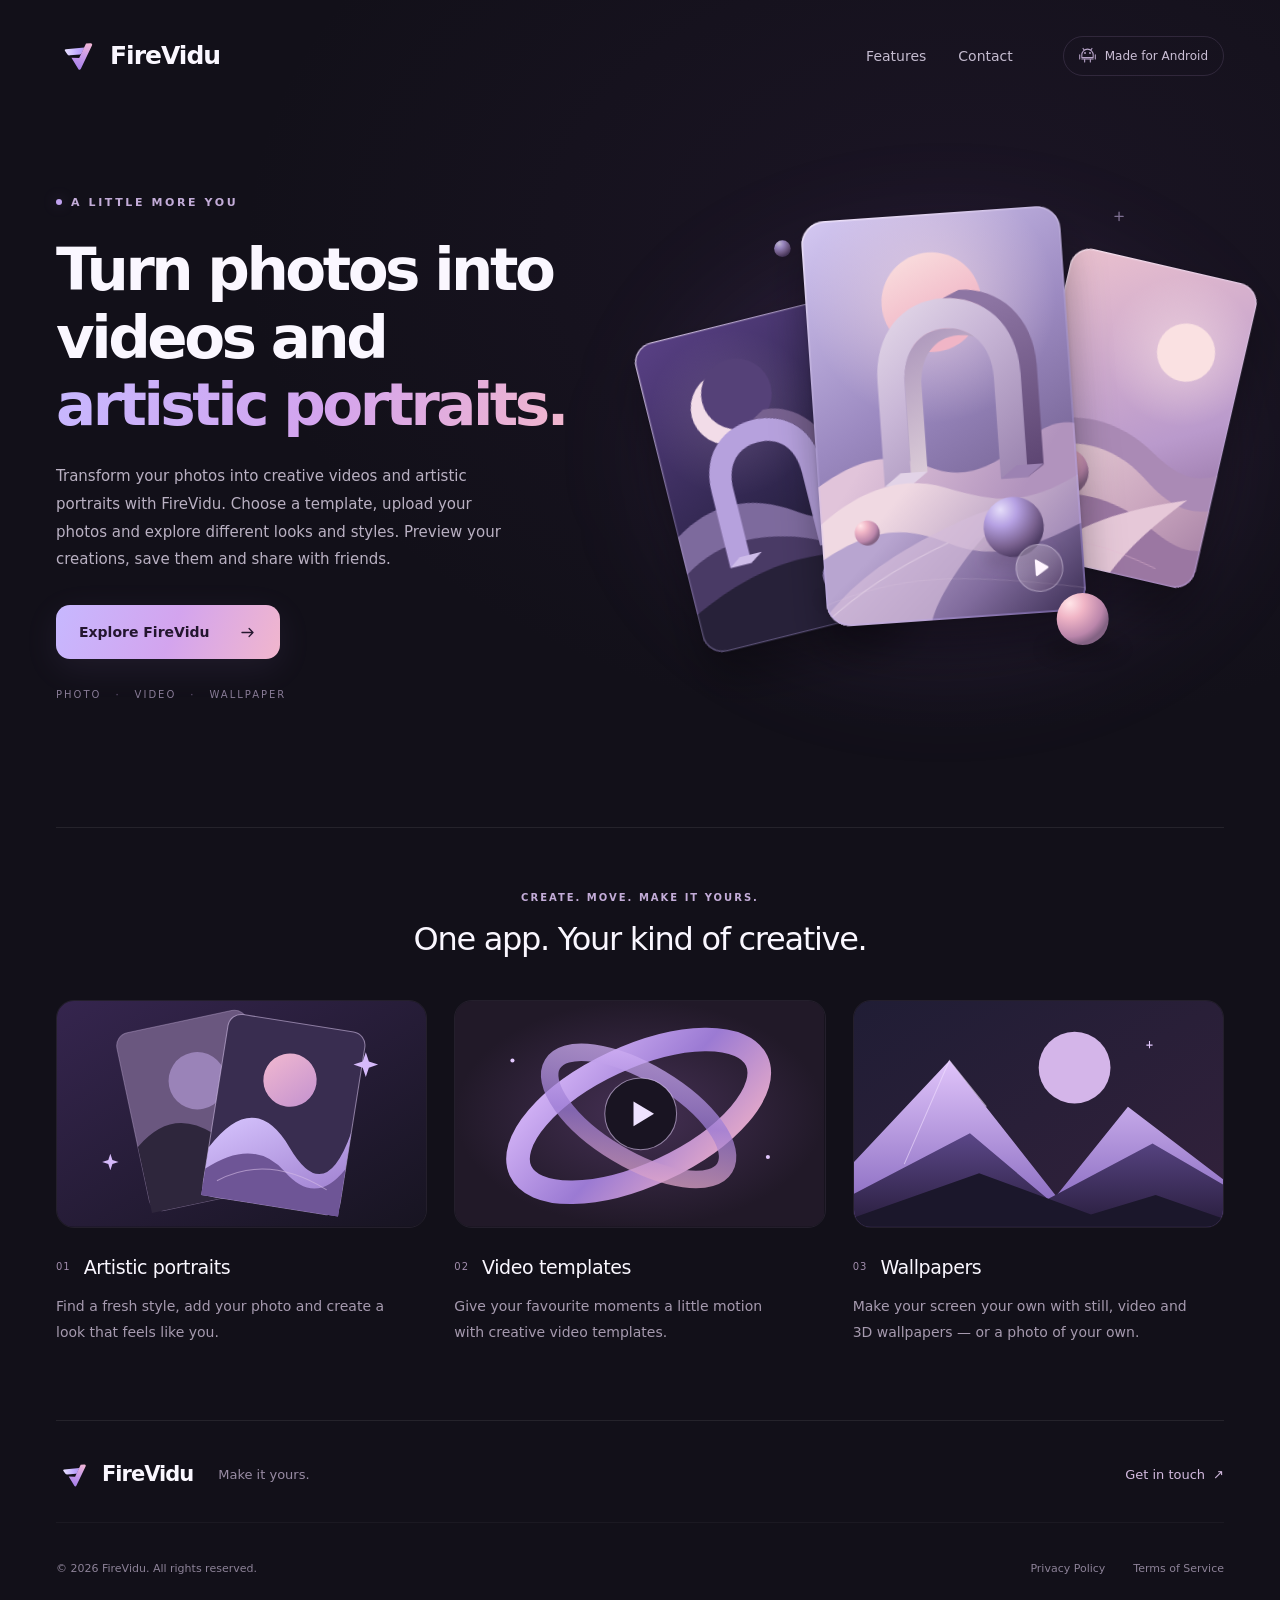
==== website/index.html @ 03b62c1c "Update preview 49a0e96" ====
<!doctype html>
<html lang="en">
<head>
  <meta charset="utf-8">
  <meta name="viewport" content="width=device-width, initial-scale=1">
  <meta name="theme-color" content="#121019">
  <meta name="description" content="Turn photos into videos and artistic portraits.">
  <meta property="og:title" content="FireVidu">
  <meta property="og:description" content="Turn photos into videos and artistic portraits.">
  <meta property="og:type" content="website">
  <meta property="og:image" content="https://maliya59.github.io/firevidu-preview/website/assets/social-card.png">
  <title>FireVidu</title>
  <link rel="canonical" href="https://maliya59.github.io/firevidu-preview/website/">
  <link rel="icon" href="assets/app-icon.svg" type="image/svg+xml">
  <link rel="stylesheet" href="styles.css?v=5e99d4f3efcc">
</head>
<body>
  <a class="skip-link" href="#main">Skip to content</a>
  <div class="page-glow" aria-hidden="true"></div>
  <header class="site-header wrap">
    <a class="brand" href="index.html" aria-label="FireVidu home"><img src="assets/brand-mark.svg" width="45" height="45" alt=""><span>FireVidu</span></a>
    <nav class="site-nav" aria-label="Main navigation"><a href="#features">Features</a><a href="mailto:jarthurs100@gmail.com">Contact</a></nav>
    <span class="android-label"><svg viewBox="0 0 24 24" aria-hidden="true"><path d="m7 4-1.3-2M17 4l1.3-2M4 11a8 8 0 0 1 16 0v4H4Z"/><path d="M8 18v3m8-3v3M1 11v6m22-6v6M4 17h16"/><circle cx="8.5" cy="8.5" r=".6"/><circle cx="15.5" cy="8.5" r=".6"/></svg>Made for Android</span>
  </header>
  <main id="main">
    <section class="hero wrap" aria-labelledby="hero-title">
      <div class="hero-copy">
        <p class="eyebrow"><span></span>A LITTLE MORE YOU</p>
        <h1 id="hero-title">Turn photos into<br>videos and<br><span>artistic portraits.</span></h1>
        <p class="hero-description">Transform your photos into creative videos and artistic portraits with FireVidu. Choose a template, upload your photos and explore different looks and styles. Preview your creations, save them and share with friends.</p>
        <a class="primary-button" href="#features">Explore FireVidu <svg viewBox="0 0 24 24" aria-hidden="true"><path d="M5 12h14m-5-5 5 5-5 5"/></svg></a>
        <p class="hero-note">PHOTO <span>·</span> VIDEO <span>·</span> WALLPAPER</p>
      </div>
      <div class="hero-visual"><div class="art-glow" aria-hidden="true"></div><img src="assets/hero-art.svg" alt="Original artwork of floating frames with lilac arches, moons and soft pink landscapes" width="640" height="620" fetchpriority="high"></div>
    </section>
    <section id="features" class="features wrap" aria-labelledby="features-title">
      <div class="section-intro"><p class="eyebrow">CREATE. MOVE. MAKE IT YOURS.</p><h2 id="features-title">One app. Your kind of creative.</h2></div>
      <div class="feature-grid">
        <article class="feature">
          <div class="feature-art photo-art" aria-hidden="true"><svg viewBox="0 0 360 220"><defs><linearGradient id="pbg" x2="1" y2="1"><stop stop-color="#35254e"/><stop offset="1" stop-color="#171421"/></linearGradient><linearGradient id="pp" x2="1" y2="1"><stop stop-color="#d8c6ff"/><stop offset="1" stop-color="#9776c9"/></linearGradient><linearGradient id="ps" x2="1" y2="1"><stop stop-color="#f2b9d0"/><stop offset="1" stop-color="#c391cf"/></linearGradient></defs><rect width="360" height="220" fill="url(#pbg)"/><g transform="translate(74 17) rotate(-12 70 95)"><rect width="130" height="177" rx="13" fill="#6a577f" stroke="#b3a0c8" stroke-opacity=".45"/><path d="M0 111Q40 80 74 113T130 107V177H0Z" fill="#2e263c"/><circle cx="70" cy="60" r="28" fill="#9a83b8"/></g><g transform="translate(153 21) rotate(9 70 95)"><rect width="135" height="180" rx="13" fill="#392d50" stroke="#d9c5ed" stroke-opacity=".55"/><circle cx="68" cy="56" r="26" fill="url(#ps)"/><path d="M0 133Q35 69 78 121T135 97V180H0Z" fill="url(#pp)"/><path d="M0 154Q42 116 77 145T135 133V180H0Z" fill="#6e5596"/><path d="M13 164Q58 130 120 156" fill="none" stroke="#d5bde7" stroke-opacity=".6"/></g><path d="m301 50 3 9 9 3-9 3-3 9-3-9-9-3 9-3Zm-249 99 2 6 6 2-6 2-2 6-2-6-6-2 6-2Z" fill="#d5b9fa"/></svg></div>
          <div class="feature-title"><span class="feature-number">01</span><h3>Artistic portraits</h3></div><p>Find a fresh style, add your photo and create a look that feels like you.</p>
        </article>
        <article class="feature">
          <div class="feature-art video-art" aria-hidden="true"><svg viewBox="0 0 360 220"><defs><radialGradient id="vbg"><stop stop-color="#453054"/><stop offset="1" stop-color="#211928"/></radialGradient><linearGradient id="vr" x2="1" y2="1"><stop stop-color="#d9b9fa"/><stop offset=".52" stop-color="#9b7ad3"/><stop offset="1" stop-color="#edafc8"/></linearGradient></defs><rect width="360" height="220" fill="url(#vbg)"/><ellipse cx="179" cy="112" rx="127" ry="57" transform="rotate(-25 179 112)" fill="none" stroke="url(#vr)" stroke-width="23"/><ellipse cx="179" cy="112" rx="98" ry="42" transform="rotate(31 179 112)" fill="none" stroke="url(#vr)" stroke-width="17" opacity=".75"/><circle cx="181" cy="110" r="35" fill="#191422" stroke="#e9d5ff" stroke-opacity=".55"/><path d="m174 98 20 12-20 12Z" fill="#eee2ff"/><g fill="#e3c8ff"><circle cx="56" cy="58" r="2"/><circle cx="305" cy="152" r="2"/></g></svg></div>
          <div class="feature-title"><span class="feature-number">02</span><h3>Video templates</h3></div><p>Give your favourite moments a little motion with creative video templates.</p>
        </article>
        <article class="feature">
          <div class="feature-art wallpaper-art" aria-hidden="true"><svg viewBox="0 0 360 220"><defs><linearGradient id="wbg" x2="1" y2="1"><stop stop-color="#201d35"/><stop offset="1" stop-color="#32213b"/></linearGradient><linearGradient id="wa" x2="0" y2="1"><stop stop-color="#e0c4fa"/><stop offset="1" stop-color="#7f61ba"/></linearGradient><linearGradient id="wb" x2="0" y2="1"><stop stop-color="#5b4788"/><stop offset="1" stop-color="#281d3c"/></linearGradient></defs><rect width="360" height="220" fill="url(#wbg)"/><circle cx="215" cy="65" r="35" fill="#d4b5e9"/><path d="M0 157 93 58 197 190 267 103 360 174V220H0Z" fill="url(#wa)"/><path d="m0 188 113-59 76 64 102-54 69 40v41H0Z" fill="url(#wb)"/><path d="m0 211 122-43 109 40 63-19 66 23v8H0Z" fill="#1b172b"/><path d="m49 159 44-101 36 45" stroke="#f2e0ff" fill="none" opacity=".6"/><path d="M288 39v7m-3-3h6" stroke="#e4c9ff"/></svg></div>
          <div class="feature-title"><span class="feature-number">03</span><h3>Wallpapers</h3></div><p>Make your screen your own with still, video and 3D wallpapers — or a photo of your own.</p>
        </article>
      </div>
    </section>
  </main>
  <footer class="site-footer wrap">
    <div class="footer-top"><a class="brand" href="index.html" aria-label="FireVidu home"><img src="assets/brand-mark.svg" width="37" height="37" alt=""><span>FireVidu</span></a><p>Make it yours.</p><a class="contact-link" href="mailto:jarthurs100@gmail.com">Get in touch <span aria-hidden="true">↗</span></a></div>
    <div class="footer-bottom"><small>© 2026 FireVidu. All rights reserved.</small><nav aria-label="Legal"><a href="privacy.html">Privacy Policy</a><a href="terms.html">Terms of Service</a></nav></div>
  </footer>
</body>
</html>
---- website/styles.css ----
@charset "UTF-8";
:root{color-scheme:dark;--bg:#121019;--text:#faf7ff;--muted:#b5adbf;--accent:#c6afff;--line:#ffffff14;--gradient:linear-gradient(110deg,#c7b8ff 0%,#d3a4ee 52%,#f1b6cd 100%)}
*{box-sizing:border-box}html{scroll-behavior:smooth;scroll-padding-top:30px}body{margin:0;background:var(--bg);color:var(--text);font-family:"Avenir Next",Avenir,Inter,ui-sans-serif,system-ui,-apple-system,BlinkMacSystemFont,"Segoe UI",sans-serif;-webkit-font-smoothing:antialiased;line-height:1.6}a{color:inherit;text-decoration:none}button,a{-webkit-tap-highlight-color:transparent}a:focus-visible,button:focus-visible{outline:2px solid #e9cafa;outline-offset:7px;border-radius:4px}img,svg{display:block;max-width:100%}.wrap{width:min(1200px,calc(100% - 112px));margin-inline:auto}.skip-link{position:absolute;z-index:10;top:10px;left:10px;transform:translateY(-180%);background:#dfc4f6;color:#18111f;padding:10px 18px}.skip-link:focus{transform:none}.page-glow{position:absolute;inset:0 0 auto;pointer-events:none;height:900px;background:radial-gradient(ellipse at 75% 27%,#4b2d6129,transparent 53%);z-index:-1}.site-header{height:112px;display:flex;align-items:center;gap:50px}.brand{display:inline-flex;align-items:center;gap:9px;white-space:nowrap;font-size:25px;font-weight:600;letter-spacing:-1px}.brand img{flex-shrink:0}.site-nav{display:flex;gap:32px;margin-left:auto;font-size:14px;color:#c4bbcf}.site-nav a,.footer-bottom a{transition:color .2s}.site-nav a:hover,.footer-bottom a:hover{color:#edc9f4}.android-label{display:inline-flex;align-items:center;gap:9px;padding:9px 15px;border:1px solid #c2a2dc26;border-radius:50px;color:#cbbfd6;font-size:12px;line-height:1.7}.android-label svg{width:17px;height:17px;fill:none;stroke:#b8a5c9;stroke-width:1.5;stroke-linecap:round;stroke-linejoin:round}.hero{display:grid;grid-template-columns:1fr 1.05fr;align-items:center;min-height:640px;padding-block:18px 52px;gap:8px}.hero-copy{position:relative;z-index:1;padding-bottom:8px}.eyebrow{font-size:11px;letter-spacing:2.6px;font-weight:600;color:#c3acd8;display:flex;align-items:center;gap:9px;margin:0 0 25px}.eyebrow span{width:6px;height:6px;background:#c1a2ef;border-radius:100%;box-shadow:0 0 15px #c1a2ef50}.hero h1{font-size:clamp(45px,4.65vw,67px);font-weight:600;line-height:1.13;letter-spacing:-3.5px;margin:0 0 25px;white-space:normal}.hero h1 span{color:#d0b3ef;background:var(--gradient);background-clip:text;-webkit-background-clip:text;-webkit-text-fill-color:transparent}.hero-description{max-width:470px;font-size:15px;line-height:1.85;color:#b9b0c2;margin:0 0 31px}.primary-button{background:var(--gradient);color:#24162f;min-height:54px;display:inline-flex;align-items:center;justify-content:center;gap:29px;padding:14px 23px;font-size:14px;font-weight:650;border-radius:14px;box-shadow:0 9px 35px #bc92f016;transition:transform .2s,box-shadow .2s}.primary-button:hover{transform:translateY(-2px);box-shadow:0 13px 40px #bc92f029}.primary-button svg{width:19px;height:19px;stroke:currentColor;fill:none;stroke-width:1.6;stroke-linecap:round;stroke-linejoin:round}.hero-note{margin:28px 0 0;font-size:10px;letter-spacing:2px;color:#887b96;display:flex;gap:14px}.hero-note span{color:#6b5a7b}.hero-visual{position:relative;width:112%;max-width:690px;margin-left:-3%;isolation:isolate}.hero-visual>img{width:100%;height:auto;position:relative}.art-glow{position:absolute;inset:20% 10%;z-index:-1;border-radius:50%;background:#9b64d324;filter:blur(60px)}.features{border-top:1px solid var(--line);padding-top:62px;padding-bottom:74px;scroll-margin-top:20px}.section-intro{text-align:center;margin-bottom:40px}.section-intro .eyebrow{justify-content:center;margin:0 0 13px;font-size:10px;letter-spacing:2px}.section-intro h2{font-weight:500;letter-spacing:-1.3px;font-size:32px;line-height:1.3;margin:0}.feature-grid{display:grid;grid-template-columns:repeat(3,minmax(0,1fr));gap:27px}.feature-art{overflow:hidden;border:1px solid #b198cb1c;border-radius:18px;margin-bottom:24px}.feature-art svg{width:100%;height:auto;transition:transform .6s}.feature:hover .feature-art svg{transform:scale(1.035)}.feature-title{display:flex;align-items:center;gap:13px}.feature-number{color:#a08cab;font-size:10px;font-weight:500;letter-spacing:1px}.feature h3{font-size:19px;font-weight:500;margin:0;letter-spacing:-.4px}.feature p{font-size:14px;line-height:1.85;color:#a69aaf;margin:12px 0 0;max-width:340px}.site-footer{border-top:1px solid var(--line);padding-block:32px 28px}.footer-top{display:flex;align-items:center;gap:25px}.footer-top .brand{font-size:21px}.footer-top p{margin:0;font-size:13px;color:#998ca4}.contact-link{margin-left:auto;color:#d3badf;font-size:13px}.contact-link span{margin-left:8px}.footer-bottom{display:flex;align-items:center;justify-content:space-between;padding-top:30px;margin-top:25px;border-top:1px solid #ffffff0a;color:#8d8298;gap:20px;font-size:11px}.footer-bottom small{font-size:11px}.footer-bottom nav{display:flex;gap:28px}.legal-header{border-bottom:1px solid var(--line)}.back-link{margin-left:auto;color:#c8b7d4;font-size:13px}.legal-main{width:min(800px,calc(100% - 64px));margin:65px auto 80px}.legal-main h1{font-size:42px;font-weight:550;line-height:1.2;letter-spacing:-1.4px;margin:0 0 18px}.legal-main .legal-date{font-size:13px;color:#aa9bb6;margin:0 0 40px}.legal-content{color:#c0b6ca;font-size:15px;line-height:1.9;overflow-wrap:anywhere}.legal-content p{margin:0 0 20px;white-space:pre-line}.legal-content h2,.legal-content h3{color:#f0e6f9;font-weight:550;line-height:1.5;margin:35px 0 15px}.legal-content h2{font-size:22px}.legal-content h3{font-size:18px}.legal-content a{text-decoration:underline;text-underline-offset:3px;color:#d2b8f1}.legal-content ul,.legal-content ol{padding-left:24px}.legal-content li{padding-left:3px;margin:10px 0}.legal-content table{width:100%;border-collapse:collapse;font-size:13px;margin:20px 0}.legal-content td,.legal-content th{border:1px solid #ffffff24;padding:12px;text-align:left;vertical-align:top}.legal-content strong{font-weight:600;color:#ece1f5}
@media(min-width:1500px){.hero{min-height:690px}.hero h1{font-size:70px}.hero-visual{width:115%}}
@media(max-width:1100px){.wrap{width:calc(100% - 72px)}.site-header{gap:28px}.hero{min-height:590px}.hero h1{font-size:50px;letter-spacing:-2.5px}.hero-description{font-size:14px}.hero-visual{width:106%;margin-left:0}.features{padding-top:48px}.feature-grid{gap:20px}.feature h3{font-size:18px}.feature p{font-size:13px}}
@media(max-width:760px){.wrap{width:calc(100% - 40px)}.site-header{height:87px;gap:18px}.brand{font-size:23px;gap:5px}.brand img{width:39px;height:39px}.site-nav{gap:22px;font-size:12px}.android-label{display:none}.hero{display:flex;flex-direction:column;align-items:stretch;padding-top:34px;padding-bottom:28px;gap:0;min-height:0}.hero-copy{text-align:center;padding:0}.hero .eyebrow{justify-content:center;font-size:9px;letter-spacing:2.2px;margin-bottom:24px}.hero h1{font-size:clamp(35px,7.7vw,54px);letter-spacing:-1.9px;line-height:1.17;margin-bottom:22px;white-space:normal}.hero-description{max-width:460px;margin-inline:auto;font-size:14px;line-height:1.85;margin-bottom:26px}.primary-button{min-height:51px;font-size:13px;border-radius:13px;padding:13px 21px;gap:26px}.hero-note{justify-content:center;font-size:8px;letter-spacing:1.8px;gap:12px;margin-top:25px}.hero-visual{width:100%;max-width:480px;margin:-8px auto -12px}.features{padding:42px 0 48px}.section-intro{margin-bottom:27px}.section-intro .eyebrow{font-size:8px;letter-spacing:1.8px}.section-intro h2{font-size:26px;letter-spacing:-.8px}.feature-grid{grid-template-columns:1fr;gap:32px;max-width:460px;margin:auto}.feature-art{margin-bottom:18px;border-radius:15px}.feature h3{font-size:19px}.feature p{font-size:13px;line-height:1.85;max-width:100%;margin-top:9px}.footer-top{flex-wrap:wrap;column-gap:16px;row-gap:20px}.footer-top p{font-size:11px}.footer-top .brand{font-size:20px}.footer-top .brand img{width:34px;height:34px}.contact-link{font-size:12px}.footer-bottom{margin-top:25px;padding-top:24px;align-items:flex-start;flex-direction:column;gap:16px}.footer-bottom nav{gap:24px}.legal-main{width:calc(100% - 40px);margin:38px auto 50px}.legal-main h1{font-size:34px}.legal-content{font-size:14px}.legal-content h2{font-size:20px}.back-link{font-size:12px}}
@media(max-width:380px){.site-nav{gap:15px}.hero h1{font-size:32px;letter-spacing:-1.4px}.hero-description{font-size:13px}.contact-link{margin-left:0}.footer-top{column-gap:18px}.footer-top p{margin-left:auto}}
@media(prefers-reduced-motion:reduce){html{scroll-behavior:auto}*,*::before,*::after{transition:none!important;animation:none!important}}

.site-nav a{display:inline-flex;align-items:center;min-height:44px}.footer-bottom a{display:inline-flex;align-items:center;min-height:32px}.contact-link{display:inline-flex;align-items:center;min-height:44px}
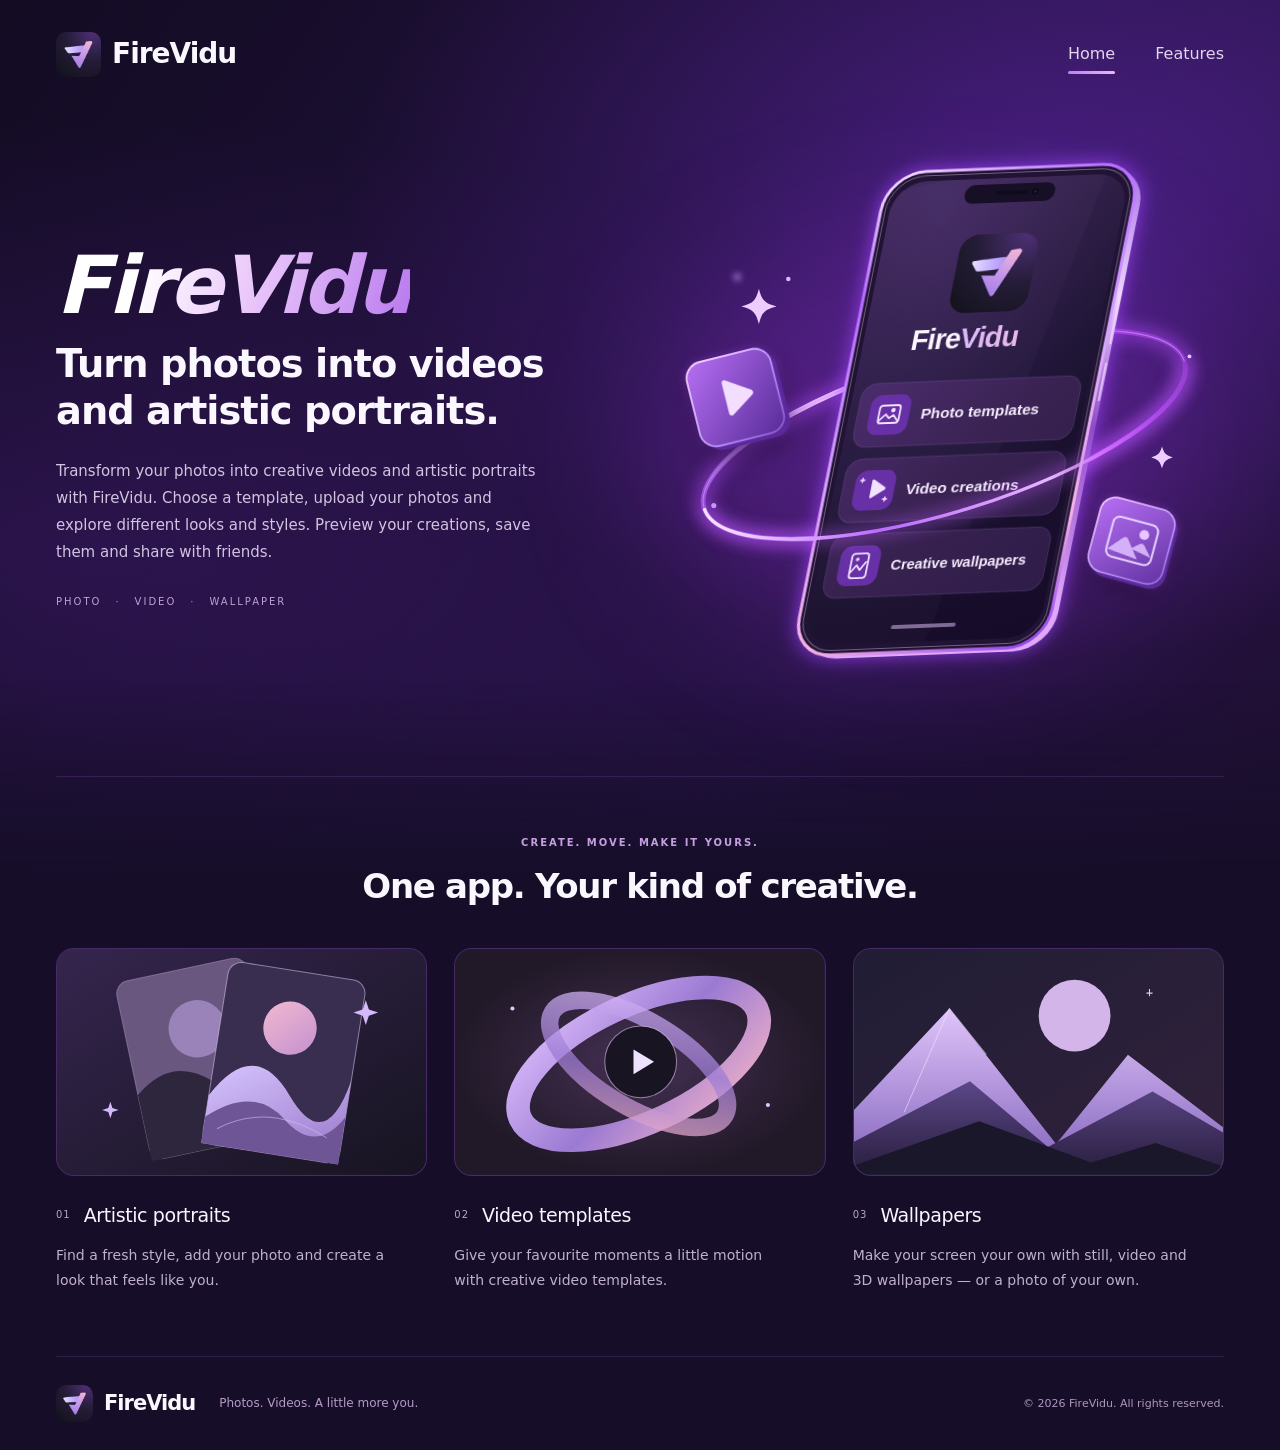
==== commit a2fd9cb7: "Update preview 21898d4" ====
--- a/website/index.html
+++ b/website/index.html
@@ -11,27 +11,27 @@
   <meta property="og:image" content="https://maliya59.github.io/firevidu-preview/website/assets/social-card.png">
   <title>FireVidu</title>
   <link rel="canonical" href="https://maliya59.github.io/firevidu-preview/website/">
-  <link rel="icon" href="assets/app-icon.svg" type="image/svg+xml">
-  <link rel="stylesheet" href="styles.css?v=5e99d4f3efcc">
+  <link rel="icon" href="assets/app-logo.png" type="image/png">
+  <link rel="stylesheet" href="styles.css?v=6f14abd1e471">
 </head>
 <body>
   <a class="skip-link" href="#main">Skip to content</a>
   <div class="page-glow" aria-hidden="true"></div>
   <header class="site-header wrap">
-    <a class="brand" href="index.html" aria-label="FireVidu home"><img src="assets/brand-mark.svg" width="45" height="45" alt=""><span>FireVidu</span></a>
-    <nav class="site-nav" aria-label="Main navigation"><a href="#features">Features</a><a href="mailto:jarthurs100@gmail.com">Contact</a></nav>
-    <span class="android-label"><svg viewBox="0 0 24 24" aria-hidden="true"><path d="m7 4-1.3-2M17 4l1.3-2M4 11a8 8 0 0 1 16 0v4H4Z"/><path d="M8 18v3m8-3v3M1 11v6m22-6v6M4 17h16"/><circle cx="8.5" cy="8.5" r=".6"/><circle cx="15.5" cy="8.5" r=".6"/></svg>Made for Android</span>
+    <a class="brand" href="index.html" aria-label="FireVidu home"><img src="assets/app-logo.png" width="45" height="45" alt=""><span>FireVidu</span></a>
+    <nav class="site-nav" aria-label="Main navigation"><a href="#main" class="current">Home</a><a href="#features">Features</a></nav>
+
   </header>
   <main id="main">
     <section class="hero wrap" aria-labelledby="hero-title">
       <div class="hero-copy">
-        <p class="eyebrow"><span></span>A LITTLE MORE YOU</p>
-        <h1 id="hero-title">Turn photos into<br>videos and<br><span>artistic portraits.</span></h1>
+        <h1 id="hero-title"><span>FireVidu</span></h1>
+        <p class="hero-tagline">Turn photos into videos<br>and artistic portraits.</p>
         <p class="hero-description">Transform your photos into creative videos and artistic portraits with FireVidu. Choose a template, upload your photos and explore different looks and styles. Preview your creations, save them and share with friends.</p>
-        <a class="primary-button" href="#features">Explore FireVidu <svg viewBox="0 0 24 24" aria-hidden="true"><path d="M5 12h14m-5-5 5 5-5 5"/></svg></a>
+
         <p class="hero-note">PHOTO <span>·</span> VIDEO <span>·</span> WALLPAPER</p>
       </div>
-      <div class="hero-visual"><div class="art-glow" aria-hidden="true"></div><img src="assets/hero-art.svg" alt="Original artwork of floating frames with lilac arches, moons and soft pink landscapes" width="640" height="620" fetchpriority="high"></div>
+      <div class="hero-visual"><div class="art-glow" aria-hidden="true"></div><img src="assets/hero-art.svg" alt="Original purple neon illustration of a phone with photo, video and wallpaper features" width="680" height="620" fetchpriority="high"></div>
     </section>
     <section id="features" class="features wrap" aria-labelledby="features-title">
       <div class="section-intro"><p class="eyebrow">CREATE. MOVE. MAKE IT YOURS.</p><h2 id="features-title">One app. Your kind of creative.</h2></div>
@@ -51,9 +51,9 @@
       </div>
     </section>
   </main>
-  <footer class="site-footer wrap">
-    <div class="footer-top"><a class="brand" href="index.html" aria-label="FireVidu home"><img src="assets/brand-mark.svg" width="37" height="37" alt=""><span>FireVidu</span></a><p>Make it yours.</p><a class="contact-link" href="mailto:jarthurs100@gmail.com">Get in touch <span aria-hidden="true">↗</span></a></div>
-    <div class="footer-bottom"><small>© 2026 FireVidu. All rights reserved.</small><nav aria-label="Legal"><a href="privacy.html">Privacy Policy</a><a href="terms.html">Terms of Service</a></nav></div>
+  <footer class="site-footer wrap simple-footer">
+    <a class="brand" href="index.html" aria-label="FireVidu home"><img src="assets/app-logo.png" width="37" height="37" alt=""><span>FireVidu</span></a>
+    <p>Photos. Videos. A little more you.</p><small>© 2026 FireVidu. All rights reserved.</small>
   </footer>
 </body>
 </html>
--- a/website/styles.css
+++ b/website/styles.css
@@ -1,10 +1,122 @@
 @charset "UTF-8";
-:root{color-scheme:dark;--bg:#121019;--text:#faf7ff;--muted:#b5adbf;--accent:#c6afff;--line:#ffffff14;--gradient:linear-gradient(110deg,#c7b8ff 0%,#d3a4ee 52%,#f1b6cd 100%)}
-*{box-sizing:border-box}html{scroll-behavior:smooth;scroll-padding-top:30px}body{margin:0;background:var(--bg);color:var(--text);font-family:"Avenir Next",Avenir,Inter,ui-sans-serif,system-ui,-apple-system,BlinkMacSystemFont,"Segoe UI",sans-serif;-webkit-font-smoothing:antialiased;line-height:1.6}a{color:inherit;text-decoration:none}button,a{-webkit-tap-highlight-color:transparent}a:focus-visible,button:focus-visible{outline:2px solid #e9cafa;outline-offset:7px;border-radius:4px}img,svg{display:block;max-width:100%}.wrap{width:min(1200px,calc(100% - 112px));margin-inline:auto}.skip-link{position:absolute;z-index:10;top:10px;left:10px;transform:translateY(-180%);background:#dfc4f6;color:#18111f;padding:10px 18px}.skip-link:focus{transform:none}.page-glow{position:absolute;inset:0 0 auto;pointer-events:none;height:900px;background:radial-gradient(ellipse at 75% 27%,#4b2d6129,transparent 53%);z-index:-1}.site-header{height:112px;display:flex;align-items:center;gap:50px}.brand{display:inline-flex;align-items:center;gap:9px;white-space:nowrap;font-size:25px;font-weight:600;letter-spacing:-1px}.brand img{flex-shrink:0}.site-nav{display:flex;gap:32px;margin-left:auto;font-size:14px;color:#c4bbcf}.site-nav a,.footer-bottom a{transition:color .2s}.site-nav a:hover,.footer-bottom a:hover{color:#edc9f4}.android-label{display:inline-flex;align-items:center;gap:9px;padding:9px 15px;border:1px solid #c2a2dc26;border-radius:50px;color:#cbbfd6;font-size:12px;line-height:1.7}.android-label svg{width:17px;height:17px;fill:none;stroke:#b8a5c9;stroke-width:1.5;stroke-linecap:round;stroke-linejoin:round}.hero{display:grid;grid-template-columns:1fr 1.05fr;align-items:center;min-height:640px;padding-block:18px 52px;gap:8px}.hero-copy{position:relative;z-index:1;padding-bottom:8px}.eyebrow{font-size:11px;letter-spacing:2.6px;font-weight:600;color:#c3acd8;display:flex;align-items:center;gap:9px;margin:0 0 25px}.eyebrow span{width:6px;height:6px;background:#c1a2ef;border-radius:100%;box-shadow:0 0 15px #c1a2ef50}.hero h1{font-size:clamp(45px,4.65vw,67px);font-weight:600;line-height:1.13;letter-spacing:-3.5px;margin:0 0 25px;white-space:normal}.hero h1 span{color:#d0b3ef;background:var(--gradient);background-clip:text;-webkit-background-clip:text;-webkit-text-fill-color:transparent}.hero-description{max-width:470px;font-size:15px;line-height:1.85;color:#b9b0c2;margin:0 0 31px}.primary-button{background:var(--gradient);color:#24162f;min-height:54px;display:inline-flex;align-items:center;justify-content:center;gap:29px;padding:14px 23px;font-size:14px;font-weight:650;border-radius:14px;box-shadow:0 9px 35px #bc92f016;transition:transform .2s,box-shadow .2s}.primary-button:hover{transform:translateY(-2px);box-shadow:0 13px 40px #bc92f029}.primary-button svg{width:19px;height:19px;stroke:currentColor;fill:none;stroke-width:1.6;stroke-linecap:round;stroke-linejoin:round}.hero-note{margin:28px 0 0;font-size:10px;letter-spacing:2px;color:#887b96;display:flex;gap:14px}.hero-note span{color:#6b5a7b}.hero-visual{position:relative;width:112%;max-width:690px;margin-left:-3%;isolation:isolate}.hero-visual>img{width:100%;height:auto;position:relative}.art-glow{position:absolute;inset:20% 10%;z-index:-1;border-radius:50%;background:#9b64d324;filter:blur(60px)}.features{border-top:1px solid var(--line);padding-top:62px;padding-bottom:74px;scroll-margin-top:20px}.section-intro{text-align:center;margin-bottom:40px}.section-intro .eyebrow{justify-content:center;margin:0 0 13px;font-size:10px;letter-spacing:2px}.section-intro h2{font-weight:500;letter-spacing:-1.3px;font-size:32px;line-height:1.3;margin:0}.feature-grid{display:grid;grid-template-columns:repeat(3,minmax(0,1fr));gap:27px}.feature-art{overflow:hidden;border:1px solid #b198cb1c;border-radius:18px;margin-bottom:24px}.feature-art svg{width:100%;height:auto;transition:transform .6s}.feature:hover .feature-art svg{transform:scale(1.035)}.feature-title{display:flex;align-items:center;gap:13px}.feature-number{color:#a08cab;font-size:10px;font-weight:500;letter-spacing:1px}.feature h3{font-size:19px;font-weight:500;margin:0;letter-spacing:-.4px}.feature p{font-size:14px;line-height:1.85;color:#a69aaf;margin:12px 0 0;max-width:340px}.site-footer{border-top:1px solid var(--line);padding-block:32px 28px}.footer-top{display:flex;align-items:center;gap:25px}.footer-top .brand{font-size:21px}.footer-top p{margin:0;font-size:13px;color:#998ca4}.contact-link{margin-left:auto;color:#d3badf;font-size:13px}.contact-link span{margin-left:8px}.footer-bottom{display:flex;align-items:center;justify-content:space-between;padding-top:30px;margin-top:25px;border-top:1px solid #ffffff0a;color:#8d8298;gap:20px;font-size:11px}.footer-bottom small{font-size:11px}.footer-bottom nav{display:flex;gap:28px}.legal-header{border-bottom:1px solid var(--line)}.back-link{margin-left:auto;color:#c8b7d4;font-size:13px}.legal-main{width:min(800px,calc(100% - 64px));margin:65px auto 80px}.legal-main h1{font-size:42px;font-weight:550;line-height:1.2;letter-spacing:-1.4px;margin:0 0 18px}.legal-main .legal-date{font-size:13px;color:#aa9bb6;margin:0 0 40px}.legal-content{color:#c0b6ca;font-size:15px;line-height:1.9;overflow-wrap:anywhere}.legal-content p{margin:0 0 20px;white-space:pre-line}.legal-content h2,.legal-content h3{color:#f0e6f9;font-weight:550;line-height:1.5;margin:35px 0 15px}.legal-content h2{font-size:22px}.legal-content h3{font-size:18px}.legal-content a{text-decoration:underline;text-underline-offset:3px;color:#d2b8f1}.legal-content ul,.legal-content ol{padding-left:24px}.legal-content li{padding-left:3px;margin:10px 0}.legal-content table{width:100%;border-collapse:collapse;font-size:13px;margin:20px 0}.legal-content td,.legal-content th{border:1px solid #ffffff24;padding:12px;text-align:left;vertical-align:top}.legal-content strong{font-weight:600;color:#ece1f5}
-@media(min-width:1500px){.hero{min-height:690px}.hero h1{font-size:70px}.hero-visual{width:115%}}
-@media(max-width:1100px){.wrap{width:calc(100% - 72px)}.site-header{gap:28px}.hero{min-height:590px}.hero h1{font-size:50px;letter-spacing:-2.5px}.hero-description{font-size:14px}.hero-visual{width:106%;margin-left:0}.features{padding-top:48px}.feature-grid{gap:20px}.feature h3{font-size:18px}.feature p{font-size:13px}}
-@media(max-width:760px){.wrap{width:calc(100% - 40px)}.site-header{height:87px;gap:18px}.brand{font-size:23px;gap:5px}.brand img{width:39px;height:39px}.site-nav{gap:22px;font-size:12px}.android-label{display:none}.hero{display:flex;flex-direction:column;align-items:stretch;padding-top:34px;padding-bottom:28px;gap:0;min-height:0}.hero-copy{text-align:center;padding:0}.hero .eyebrow{justify-content:center;font-size:9px;letter-spacing:2.2px;margin-bottom:24px}.hero h1{font-size:clamp(35px,7.7vw,54px);letter-spacing:-1.9px;line-height:1.17;margin-bottom:22px;white-space:normal}.hero-description{max-width:460px;margin-inline:auto;font-size:14px;line-height:1.85;margin-bottom:26px}.primary-button{min-height:51px;font-size:13px;border-radius:13px;padding:13px 21px;gap:26px}.hero-note{justify-content:center;font-size:8px;letter-spacing:1.8px;gap:12px;margin-top:25px}.hero-visual{width:100%;max-width:480px;margin:-8px auto -12px}.features{padding:42px 0 48px}.section-intro{margin-bottom:27px}.section-intro .eyebrow{font-size:8px;letter-spacing:1.8px}.section-intro h2{font-size:26px;letter-spacing:-.8px}.feature-grid{grid-template-columns:1fr;gap:32px;max-width:460px;margin:auto}.feature-art{margin-bottom:18px;border-radius:15px}.feature h3{font-size:19px}.feature p{font-size:13px;line-height:1.85;max-width:100%;margin-top:9px}.footer-top{flex-wrap:wrap;column-gap:16px;row-gap:20px}.footer-top p{font-size:11px}.footer-top .brand{font-size:20px}.footer-top .brand img{width:34px;height:34px}.contact-link{font-size:12px}.footer-bottom{margin-top:25px;padding-top:24px;align-items:flex-start;flex-direction:column;gap:16px}.footer-bottom nav{gap:24px}.legal-main{width:calc(100% - 40px);margin:38px auto 50px}.legal-main h1{font-size:34px}.legal-content{font-size:14px}.legal-content h2{font-size:20px}.back-link{font-size:12px}}
-@media(max-width:380px){.site-nav{gap:15px}.hero h1{font-size:32px;letter-spacing:-1.4px}.hero-description{font-size:13px}.contact-link{margin-left:0}.footer-top{column-gap:18px}.footer-top p{margin-left:auto}}
-@media(prefers-reduced-motion:reduce){html{scroll-behavior:auto}*,*::before,*::after{transition:none!important;animation:none!important}}
-
-.site-nav a{display:inline-flex;align-items:center;min-height:44px}.footer-bottom a{display:inline-flex;align-items:center;min-height:32px}.contact-link{display:inline-flex;align-items:center;min-height:44px}
+:root {
+  color-scheme: dark;
+  --background: #160e29;
+  --text: #faf7ff;
+  --muted: #c0b0cf;
+  --line: #b47ce229;
+}
+* { box-sizing: border-box; }
+html { scroll-behavior: smooth; scroll-padding-top: 25px; }
+body {
+  margin: 0; background: var(--background); color: var(--text);
+  font-family: "Avenir Next", Avenir, ui-sans-serif, system-ui, -apple-system, BlinkMacSystemFont, "Segoe UI", sans-serif;
+  -webkit-font-smoothing: antialiased; line-height: 1.6;
+}
+a { color: inherit; text-decoration: none; -webkit-tap-highlight-color: transparent; }
+a:focus-visible { outline: 2px solid #e9cafa; outline-offset: 7px; border-radius: 4px; }
+img, svg { display: block; max-width: 100%; }
+.wrap { width: min(1200px, calc(100% - 112px)); margin-inline: auto; }
+.skip-link { position: absolute; z-index: 10; top: 10px; left: 10px; transform: translateY(-180%); background: #dfc4f6; color: #18111f; padding: 10px 18px; }
+.skip-link:focus { transform: none; }
+.page-glow {
+  position: absolute; inset: 0 0 auto; height: 880px; z-index: -1; pointer-events: none;
+  background: radial-gradient(ellipse at 82% 22%, #7b30d86b, transparent 48%), radial-gradient(ellipse at 7% 62%, #5a229947, transparent 55%), linear-gradient(125deg, #130c23, #251244 70%, #201033);
+  mask-image: linear-gradient(#000 0%, #000 77%, transparent);
+}
+.site-header { height: 108px; display: flex; align-items: center; gap: 50px; }
+.brand { display: inline-flex; align-items: center; gap: 11px; white-space: nowrap; font-size: 28px; font-weight: 650; letter-spacing: -1px; }
+.brand img { flex-shrink: 0; border-radius: 10px; }
+.site-nav { display: flex; gap: 40px; margin-left: auto; font-size: 16px; color: #e2d5ed; }
+.site-nav a { position: relative; display: inline-flex; align-items: center; min-height: 44px; transition: color .2s; }
+.site-nav a:hover { color: #edc9f4; }
+.site-nav .current::after { content: ""; position: absolute; bottom: 2px; left: 0; right: 0; height: 3px; border-radius: 3px; background: linear-gradient(90deg, #c17cfa, #ebb8e9); }
+.hero { position: relative; display: grid; grid-template-columns: 1fr 1.08fr; align-items: center; min-height: 617px; padding-block: 15px 45px; gap: 0; }
+.hero-copy { position: relative; z-index: 1; }
+.hero h1 { font-size: 80px; line-height: 1.05; font-weight: 750; letter-spacing: -3px; font-style: italic; margin: 0 0 13px; }
+.hero h1 span { color: #d0b3ef; background: linear-gradient(105deg, #fff 24%, #eac7fa 55%, #b879ee); background-clip: text; -webkit-background-clip: text; -webkit-text-fill-color: transparent; }
+.hero-tagline { font-size: clamp(29px, 3vw, 42px); font-weight: 650; line-height: 1.22; letter-spacing: -1px; margin: 0 0 23px; }
+.hero-description { max-width: 495px; line-height: 1.8; color: #d1c4e1; font-size: 15px; margin: 0; }
+.hero-note { display: flex; gap: 14px; margin: 28px 0 0; font-size: 10px; letter-spacing: 2px; color: #bda1d2; }
+.hero-note span { color: #aa83c6; }
+.hero-visual { position: relative; width: 110%; max-width: 690px; margin-left: -3%; isolation: isolate; }
+.hero-visual > img { width: 100%; height: auto; position: relative; }
+.art-glow { position: absolute; inset: 19% 8% 13%; z-index: -1; border-radius: 50%; background: #b53bff35; filter: blur(70px); }
+.features { position: relative; border-top: 1px solid var(--line); padding-top: 58px; padding-bottom: 62px; scroll-margin-top: 20px; }
+.section-intro { text-align: center; margin-bottom: 40px; }
+.eyebrow { display: flex; align-items: center; justify-content: center; font-size: 10px; letter-spacing: 2px; font-weight: 600; color: #c59fe0; margin: 0 0 13px; }
+.section-intro h2 { font-weight: 600; letter-spacing: -1.3px; font-size: 34px; line-height: 1.3; margin: 0; }
+.feature-grid { display: grid; grid-template-columns: repeat(3, minmax(0, 1fr)); gap: 27px; }
+.feature-art { overflow: hidden; background: #2b1745; border: 1px solid #bc7bef33; border-radius: 18px; margin-bottom: 24px; }
+.feature-art svg { width: 100%; height: auto; transition: transform .6s; }
+.feature:hover .feature-art svg { transform: scale(1.035); }
+.feature-title { display: flex; align-items: center; gap: 13px; }
+.feature-number { color: #bda0ce; font-size: 10px; font-weight: 500; letter-spacing: 1px; }
+.feature h3 { font-size: 19px; font-weight: 500; margin: 0; letter-spacing: -.4px; }
+.feature p { font-size: 14px; line-height: 1.85; color: var(--muted); margin: 12px 0 0; max-width: 340px; }
+.site-footer { border-top: 1px solid var(--line); }
+.simple-footer { display: flex; align-items: center; gap: 24px; padding-block: 28px; }
+.simple-footer .brand { font-size: 21px; }
+.simple-footer p { font-size: 12px; color: #b59bc7; margin: 0; }
+.simple-footer small { font-size: 11px; color: #ad98bd; margin-left: auto; }
+@media (min-width: 1500px) {
+  .hero { min-height: 680px; }
+  .hero h1 { font-size: 88px; }
+  .hero-visual { width: 115%; }
+}
+@media (max-width: 1100px) {
+  .wrap { width: calc(100% - 72px); }
+  .site-header { gap: 28px; }
+  .site-nav { font-size: 14px; gap: 28px; }
+  .hero { min-height: 570px; grid-template-columns: 1.02fr 1fr; }
+  .hero h1 { font-size: 69px; }
+  .hero-tagline { font-size: 33px; }
+  .hero-description { font-size: 14px; }
+  .hero-visual { width: 106%; margin-left: 0; }
+  .feature-grid { gap: 20px; }
+  .feature h3 { font-size: 18px; }
+  .feature p { font-size: 13px; }
+}
+@media (max-width: 760px) {
+  .wrap { width: calc(100% - 40px); }
+  .site-header { height: 87px; gap: 10px; }
+  .brand { font-size: 23px; gap: 7px; }
+  .brand img { width: 39px; height: 39px; border-radius: 9px; }
+  .site-nav { font-size: 12px; gap: 18px; }
+  .site-nav .current::after { bottom: 1px; height: 2px; }
+  .hero { display: flex; flex-direction: column; align-items: stretch; padding-top: 36px; padding-bottom: 20px; gap: 0; min-height: 0; }
+  .hero-copy { text-align: center; }
+  .hero h1 { font-size: 65px; letter-spacing: -2px; margin-bottom: 18px; }
+  .hero-tagline { font-size: 29px; line-height: 1.25; letter-spacing: -.7px; margin-bottom: 22px; }
+  .hero-description { font-size: 13px; line-height: 1.85; max-width: 440px; margin-inline: auto; }
+  .hero-note { justify-content: center; font-size: 8px; letter-spacing: 1.8px; gap: 12px; margin-top: 25px; }
+  .hero-visual { width: 100%; max-width: 440px; margin: 10px auto -5px; }
+  .features { padding-top: 38px; padding-bottom: 45px; }
+  .section-intro { margin-bottom: 27px; }
+  .section-intro h2 { font-size: 26px; letter-spacing: -.8px; }
+  .section-intro .eyebrow { font-size: 8px; letter-spacing: 1.8px; }
+  .feature-grid { grid-template-columns: 1fr; gap: 32px; max-width: 460px; margin-inline: auto; }
+  .feature-art { margin-bottom: 18px; border-radius: 15px; }
+  .feature h3 { font-size: 19px; }
+  .feature p { font-size: 13px; line-height: 1.85; max-width: 100%; margin-top: 9px; }
+  .simple-footer { flex-wrap: wrap; gap: 15px; }
+  .simple-footer .brand { font-size: 20px; }
+  .simple-footer .brand img { width: 34px; height: 34px; }
+  .simple-footer p { margin-left: auto; font-size: 10px; }
+  .simple-footer small { margin-left: 0; width: 100%; padding-top: 12px; border-top: 1px solid #ffffff12; font-size: 10px; }
+}
+@media (max-width: 380px) {
+  .brand { font-size: 21px; gap: 4px; }
+  .brand img { width: 33px; height: 33px; }
+  .site-nav { font-size: 11px; gap: 13px; }
+  .hero { padding-top: 29px; }
+  .hero h1 { font-size: 57px; }
+  .hero-tagline { font-size: 25px; }
+  .hero-description { font-size: 12px; }
+  .hero-note { font-size: 7px; }
+  .simple-footer p { font-size: 9px; }
+}
+@media (prefers-reduced-motion: reduce) {
+  html { scroll-behavior: auto; }
+  *, *::before, *::after { transition: none !important; animation: none !important; }
+}
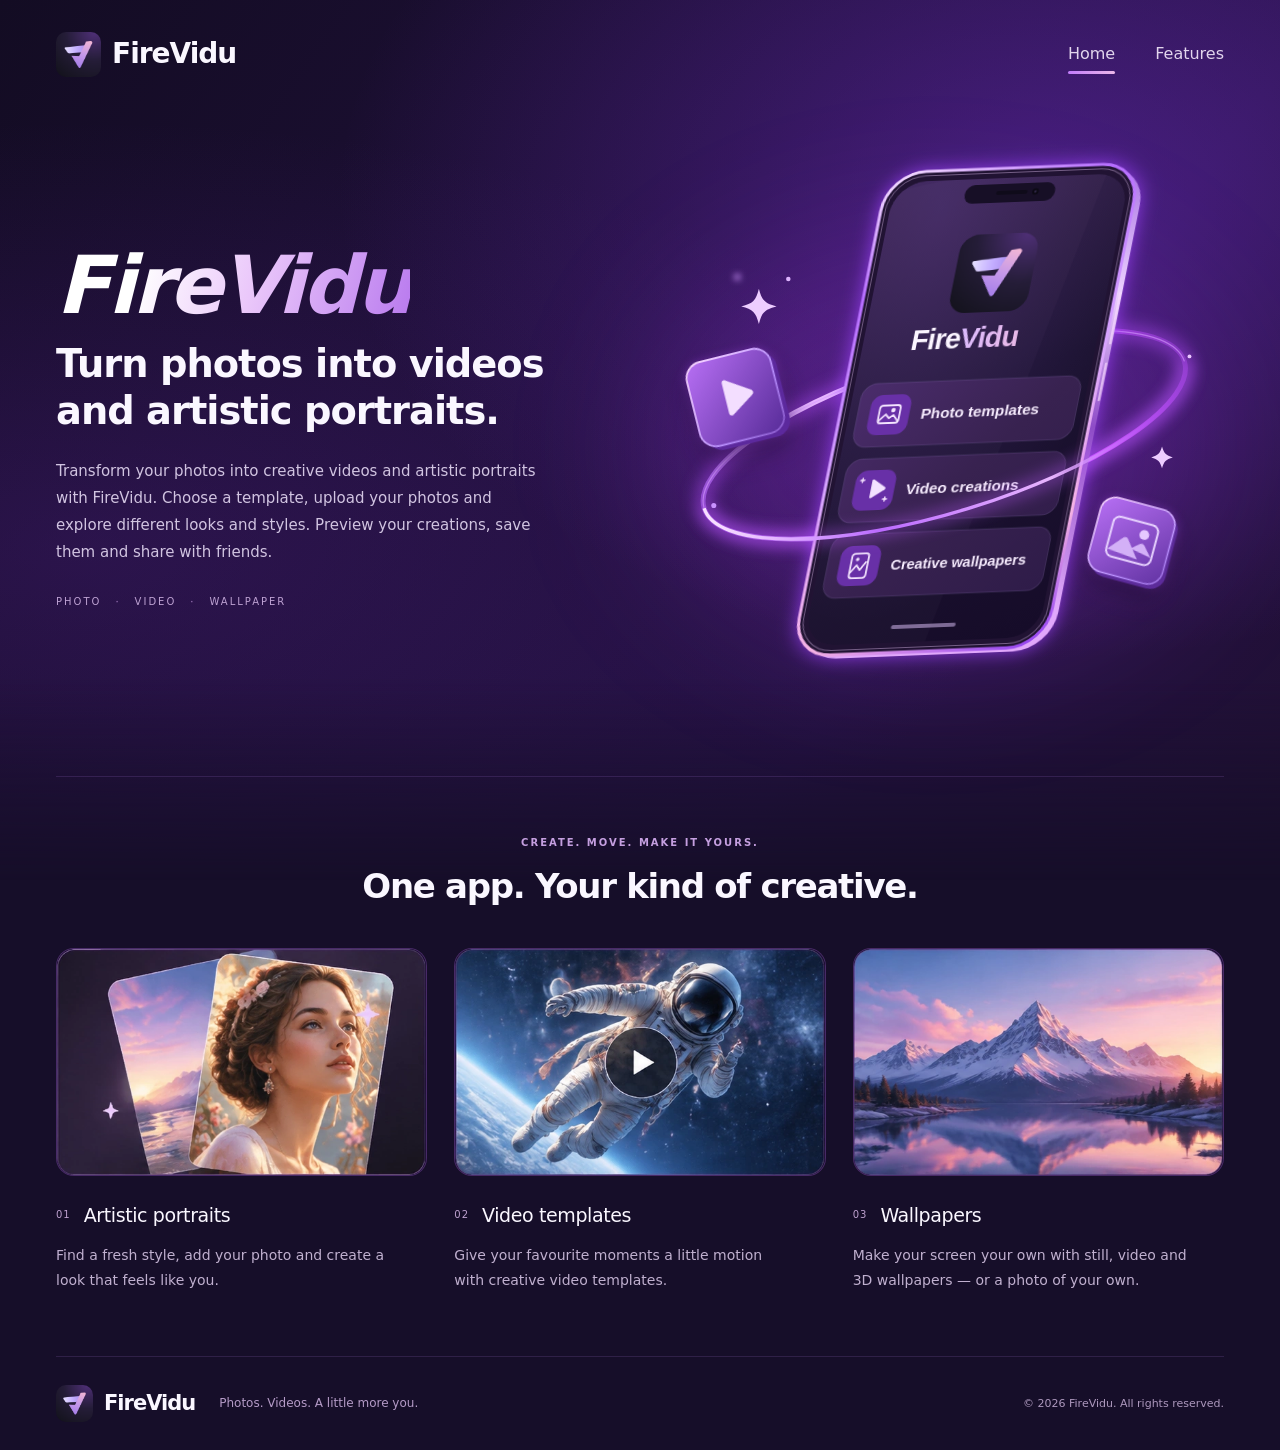
==== commit 0ca1af10: "Update preview 011abb5" ====
--- a/website/index.html
+++ b/website/index.html
@@ -12,7 +12,7 @@
   <title>FireVidu</title>
   <link rel="canonical" href="https://maliya59.github.io/firevidu-preview/website/">
   <link rel="icon" href="assets/app-logo.png" type="image/png">
-  <link rel="stylesheet" href="styles.css?v=6f14abd1e471">
+  <link rel="stylesheet" href="styles.css?v=cccdbeb0553e">
 </head>
 <body>
   <a class="skip-link" href="#main">Skip to content</a>
@@ -37,15 +37,15 @@
       <div class="section-intro"><p class="eyebrow">CREATE. MOVE. MAKE IT YOURS.</p><h2 id="features-title">One app. Your kind of creative.</h2></div>
       <div class="feature-grid">
         <article class="feature">
-          <div class="feature-art photo-art" aria-hidden="true"><svg viewBox="0 0 360 220"><defs><linearGradient id="pbg" x2="1" y2="1"><stop stop-color="#35254e"/><stop offset="1" stop-color="#171421"/></linearGradient><linearGradient id="pp" x2="1" y2="1"><stop stop-color="#d8c6ff"/><stop offset="1" stop-color="#9776c9"/></linearGradient><linearGradient id="ps" x2="1" y2="1"><stop stop-color="#f2b9d0"/><stop offset="1" stop-color="#c391cf"/></linearGradient></defs><rect width="360" height="220" fill="url(#pbg)"/><g transform="translate(74 17) rotate(-12 70 95)"><rect width="130" height="177" rx="13" fill="#6a577f" stroke="#b3a0c8" stroke-opacity=".45"/><path d="M0 111Q40 80 74 113T130 107V177H0Z" fill="#2e263c"/><circle cx="70" cy="60" r="28" fill="#9a83b8"/></g><g transform="translate(153 21) rotate(9 70 95)"><rect width="135" height="180" rx="13" fill="#392d50" stroke="#d9c5ed" stroke-opacity=".55"/><circle cx="68" cy="56" r="26" fill="url(#ps)"/><path d="M0 133Q35 69 78 121T135 97V180H0Z" fill="url(#pp)"/><path d="M0 154Q42 116 77 145T135 133V180H0Z" fill="#6e5596"/><path d="M13 164Q58 130 120 156" fill="none" stroke="#d5bde7" stroke-opacity=".6"/></g><path d="m301 50 3 9 9 3-9 3-3 9-3-9-9-3 9-3Zm-249 99 2 6 6 2-6 2-2 6-2-6-6-2 6-2Z" fill="#d5b9fa"/></svg></div>
+          <div class="feature-art photo-art"><img src="assets/features/portraits.webp" width="540" height="330" alt="Layered artistic portrait of a woman in warm evening light" loading="lazy"></div>
           <div class="feature-title"><span class="feature-number">01</span><h3>Artistic portraits</h3></div><p>Find a fresh style, add your photo and create a look that feels like you.</p>
         </article>
         <article class="feature">
-          <div class="feature-art video-art" aria-hidden="true"><svg viewBox="0 0 360 220"><defs><radialGradient id="vbg"><stop stop-color="#453054"/><stop offset="1" stop-color="#211928"/></radialGradient><linearGradient id="vr" x2="1" y2="1"><stop stop-color="#d9b9fa"/><stop offset=".52" stop-color="#9b7ad3"/><stop offset="1" stop-color="#edafc8"/></linearGradient></defs><rect width="360" height="220" fill="url(#vbg)"/><ellipse cx="179" cy="112" rx="127" ry="57" transform="rotate(-25 179 112)" fill="none" stroke="url(#vr)" stroke-width="23"/><ellipse cx="179" cy="112" rx="98" ry="42" transform="rotate(31 179 112)" fill="none" stroke="url(#vr)" stroke-width="17" opacity=".75"/><circle cx="181" cy="110" r="35" fill="#191422" stroke="#e9d5ff" stroke-opacity=".55"/><path d="m174 98 20 12-20 12Z" fill="#eee2ff"/><g fill="#e3c8ff"><circle cx="56" cy="58" r="2"/><circle cx="305" cy="152" r="2"/></g></svg></div>
+          <div class="feature-art video-art"><img src="assets/features/video.webp" width="540" height="330" alt="Astronaut floating above Earth with a play symbol" loading="lazy"></div>
           <div class="feature-title"><span class="feature-number">02</span><h3>Video templates</h3></div><p>Give your favourite moments a little motion with creative video templates.</p>
         </article>
         <article class="feature">
-          <div class="feature-art wallpaper-art" aria-hidden="true"><svg viewBox="0 0 360 220"><defs><linearGradient id="wbg" x2="1" y2="1"><stop stop-color="#201d35"/><stop offset="1" stop-color="#32213b"/></linearGradient><linearGradient id="wa" x2="0" y2="1"><stop stop-color="#e0c4fa"/><stop offset="1" stop-color="#7f61ba"/></linearGradient><linearGradient id="wb" x2="0" y2="1"><stop stop-color="#5b4788"/><stop offset="1" stop-color="#281d3c"/></linearGradient></defs><rect width="360" height="220" fill="url(#wbg)"/><circle cx="215" cy="65" r="35" fill="#d4b5e9"/><path d="M0 157 93 58 197 190 267 103 360 174V220H0Z" fill="url(#wa)"/><path d="m0 188 113-59 76 64 102-54 69 40v41H0Z" fill="url(#wb)"/><path d="m0 211 122-43 109 40 63-19 66 23v8H0Z" fill="#1b172b"/><path d="m49 159 44-101 36 45" stroke="#f2e0ff" fill="none" opacity=".6"/><path d="M288 39v7m-3-3h6" stroke="#e4c9ff"/></svg></div>
+          <div class="feature-art wallpaper-art"><img src="assets/features/wallpapers.webp" width="540" height="330" alt="Snowy mountain and its reflection in a lake under a pink sunset" loading="lazy"></div>
           <div class="feature-title"><span class="feature-number">03</span><h3>Wallpapers</h3></div><p>Make your screen your own with still, video and 3D wallpapers — or a photo of your own.</p>
         </article>
       </div>
--- a/website/styles.css
+++ b/website/styles.css
@@ -48,8 +48,8 @@
 .section-intro h2 { font-weight: 600; letter-spacing: -1.3px; font-size: 34px; line-height: 1.3; margin: 0; }
 .feature-grid { display: grid; grid-template-columns: repeat(3, minmax(0, 1fr)); gap: 27px; }
 .feature-art { overflow: hidden; background: #2b1745; border: 1px solid #bc7bef33; border-radius: 18px; margin-bottom: 24px; }
-.feature-art svg { width: 100%; height: auto; transition: transform .6s; }
-.feature:hover .feature-art svg { transform: scale(1.035); }
+.feature-art img { width: 100%; height: auto; transition: transform .6s; }
+.feature:hover .feature-art img { transform: scale(1.035); }
 .feature-title { display: flex; align-items: center; gap: 13px; }
 .feature-number { color: #bda0ce; font-size: 10px; font-weight: 500; letter-spacing: 1px; }
 .feature h3 { font-size: 19px; font-weight: 500; margin: 0; letter-spacing: -.4px; }
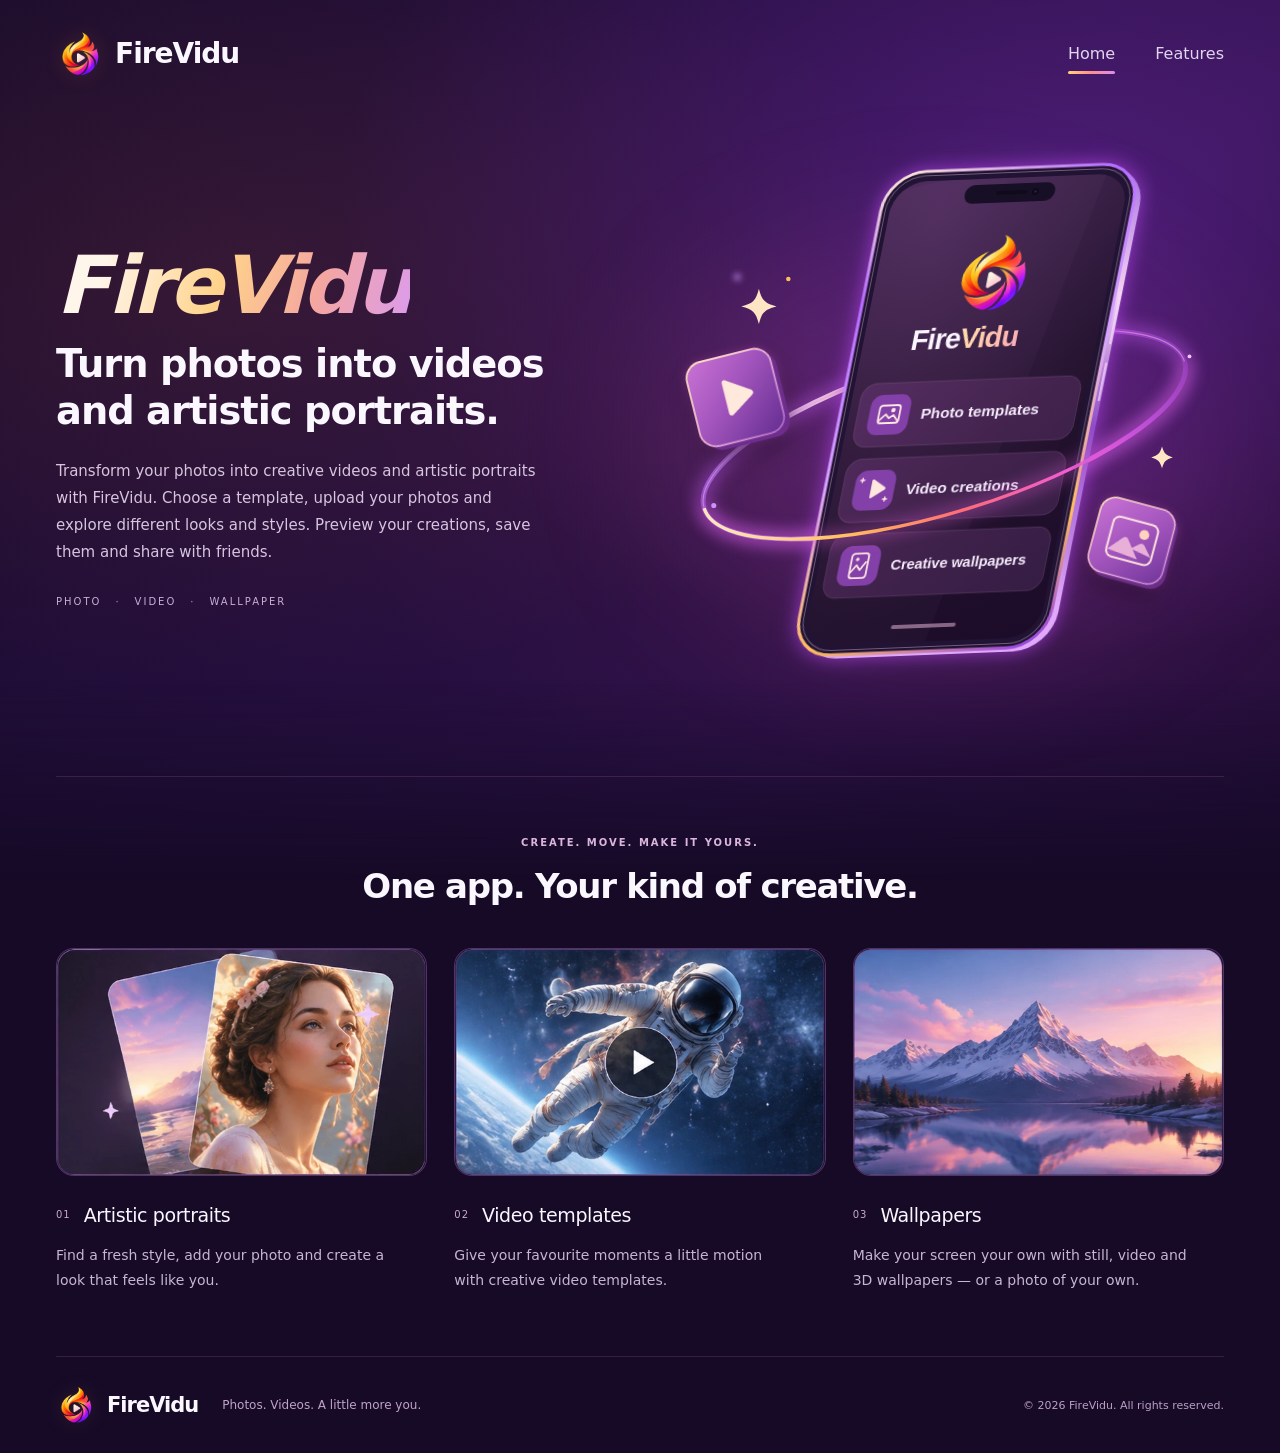
==== commit 6aa36d35: "Update preview c87d5a8" ====
--- a/website/index.html
+++ b/website/index.html
@@ -3,22 +3,22 @@
 <head>
   <meta charset="utf-8">
   <meta name="viewport" content="width=device-width, initial-scale=1">
-  <meta name="theme-color" content="#121019">
+  <meta name="theme-color" content="#160a27">
   <meta name="description" content="Turn photos into videos and artistic portraits.">
   <meta property="og:title" content="FireVidu">
   <meta property="og:description" content="Turn photos into videos and artistic portraits.">
   <meta property="og:type" content="website">
-  <meta property="og:image" content="https://maliya59.github.io/firevidu-preview/website/assets/social-card.png">
+  <meta property="og:image" content="https://maliya59.github.io/firevidu-preview/website/assets/social-card.png?v=39dfe08b32df">
   <title>FireVidu</title>
   <link rel="canonical" href="https://maliya59.github.io/firevidu-preview/website/">
-  <link rel="icon" href="assets/app-logo.png" type="image/png">
-  <link rel="stylesheet" href="styles.css?v=cccdbeb0553e">
+  <link rel="icon" href="assets/app-logo.png?v=df1245c4e3d6" type="image/png">
+  <link rel="stylesheet" href="styles.css?v=1ae1c416b4b9">
 </head>
 <body>
   <a class="skip-link" href="#main">Skip to content</a>
   <div class="page-glow" aria-hidden="true"></div>
   <header class="site-header wrap">
-    <a class="brand" href="index.html" aria-label="FireVidu home"><img src="assets/app-logo.png" width="45" height="45" alt=""><span>FireVidu</span></a>
+    <a class="brand" href="index.html" aria-label="FireVidu home"><img src="assets/app-logo.png?v=df1245c4e3d6" width="48" height="48" alt=""><span>FireVidu</span></a>
     <nav class="site-nav" aria-label="Main navigation"><a href="#main" class="current">Home</a><a href="#features">Features</a></nav>
 
   </header>
@@ -31,7 +31,7 @@
 
         <p class="hero-note">PHOTO <span>·</span> VIDEO <span>·</span> WALLPAPER</p>
       </div>
-      <div class="hero-visual"><div class="art-glow" aria-hidden="true"></div><img src="assets/hero-art.svg" alt="Original purple neon illustration of a phone with photo, video and wallpaper features" width="680" height="620" fetchpriority="high"></div>
+      <div class="hero-visual"><div class="art-glow" aria-hidden="true"></div><img src="assets/hero-art.svg?v=a76654ae34fe" alt="Phone illustration with the FireVidu flame logo, warm neon highlights, and photo, video and wallpaper features" width="680" height="620" fetchpriority="high"></div>
     </section>
     <section id="features" class="features wrap" aria-labelledby="features-title">
       <div class="section-intro"><p class="eyebrow">CREATE. MOVE. MAKE IT YOURS.</p><h2 id="features-title">One app. Your kind of creative.</h2></div>
@@ -52,7 +52,7 @@
     </section>
   </main>
   <footer class="site-footer wrap simple-footer">
-    <a class="brand" href="index.html" aria-label="FireVidu home"><img src="assets/app-logo.png" width="37" height="37" alt=""><span>FireVidu</span></a>
+    <a class="brand" href="index.html" aria-label="FireVidu home"><img src="assets/app-logo.png?v=df1245c4e3d6" width="40" height="40" alt=""><span>FireVidu</span></a>
     <p>Photos. Videos. A little more you.</p><small>© 2026 FireVidu. All rights reserved.</small>
   </footer>
 </body>
--- a/website/styles.css
+++ b/website/styles.css
@@ -1,10 +1,10 @@
 @charset "UTF-8";
 :root {
   color-scheme: dark;
-  --background: #160e29;
+  --background: #160a27;
   --text: #faf7ff;
-  --muted: #c0b0cf;
-  --line: #b47ce229;
+  --muted: #c7b6d1;
+  --line: #d98ab62b;
 }
 * { box-sizing: border-box; }
 html { scroll-behavior: smooth; scroll-padding-top: 25px; }
@@ -14,51 +14,51 @@
   -webkit-font-smoothing: antialiased; line-height: 1.6;
 }
 a { color: inherit; text-decoration: none; -webkit-tap-highlight-color: transparent; }
-a:focus-visible { outline: 2px solid #e9cafa; outline-offset: 7px; border-radius: 4px; }
+a:focus-visible { outline: 2px solid #ffd49d; outline-offset: 7px; border-radius: 4px; }
 img, svg { display: block; max-width: 100%; }
 .wrap { width: min(1200px, calc(100% - 112px)); margin-inline: auto; }
-.skip-link { position: absolute; z-index: 10; top: 10px; left: 10px; transform: translateY(-180%); background: #dfc4f6; color: #18111f; padding: 10px 18px; }
+.skip-link { position: absolute; z-index: 10; top: 10px; left: 10px; transform: translateY(-180%); background: #ffcf9c; color: #24112d; padding: 10px 18px; }
 .skip-link:focus { transform: none; }
 .page-glow {
   position: absolute; inset: 0 0 auto; height: 880px; z-index: -1; pointer-events: none;
-  background: radial-gradient(ellipse at 82% 22%, #7b30d86b, transparent 48%), radial-gradient(ellipse at 7% 62%, #5a229947, transparent 55%), linear-gradient(125deg, #130c23, #251244 70%, #201033);
+  background: radial-gradient(ellipse at 82% 22%, #8d32cf57, transparent 48%), radial-gradient(ellipse at 18% 32%, #ed74301d, transparent 48%), radial-gradient(ellipse at 76% 58%, #bf367a1e, transparent 45%), linear-gradient(125deg, #190b2d, #2c1149 70%, #220d38);
   mask-image: linear-gradient(#000 0%, #000 77%, transparent);
 }
 .site-header { height: 108px; display: flex; align-items: center; gap: 50px; }
 .brand { display: inline-flex; align-items: center; gap: 11px; white-space: nowrap; font-size: 28px; font-weight: 650; letter-spacing: -1px; }
-.brand img { flex-shrink: 0; border-radius: 10px; }
+.brand img { flex-shrink: 0; filter: drop-shadow(0 0 10px #ffac3f24); }
 .site-nav { display: flex; gap: 40px; margin-left: auto; font-size: 16px; color: #e2d5ed; }
 .site-nav a { position: relative; display: inline-flex; align-items: center; min-height: 44px; transition: color .2s; }
-.site-nav a:hover { color: #edc9f4; }
-.site-nav .current::after { content: ""; position: absolute; bottom: 2px; left: 0; right: 0; height: 3px; border-radius: 3px; background: linear-gradient(90deg, #c17cfa, #ebb8e9); }
+.site-nav a:hover { color: #ffcfb5; }
+.site-nav .current::after { content: ""; position: absolute; bottom: 2px; left: 0; right: 0; height: 3px; border-radius: 3px; background: linear-gradient(90deg, #ffd277, #ff8d8f 50%, #d78eea); }
 .hero { position: relative; display: grid; grid-template-columns: 1fr 1.08fr; align-items: center; min-height: 617px; padding-block: 15px 45px; gap: 0; }
 .hero-copy { position: relative; z-index: 1; }
 .hero h1 { font-size: 80px; line-height: 1.05; font-weight: 750; letter-spacing: -3px; font-style: italic; margin: 0 0 13px; }
-.hero h1 span { color: #d0b3ef; background: linear-gradient(105deg, #fff 24%, #eac7fa 55%, #b879ee); background-clip: text; -webkit-background-clip: text; -webkit-text-fill-color: transparent; }
+.hero h1 span { color: #ffd39b; background: linear-gradient(105deg, #fff6eb 14%, #ffd38b 46%, #f4a6a0 73%, #db9bee); background-clip: text; -webkit-background-clip: text; -webkit-text-fill-color: transparent; }
 .hero-tagline { font-size: clamp(29px, 3vw, 42px); font-weight: 650; line-height: 1.22; letter-spacing: -1px; margin: 0 0 23px; }
-.hero-description { max-width: 495px; line-height: 1.8; color: #d1c4e1; font-size: 15px; margin: 0; }
-.hero-note { display: flex; gap: 14px; margin: 28px 0 0; font-size: 10px; letter-spacing: 2px; color: #bda1d2; }
-.hero-note span { color: #aa83c6; }
+.hero-description { max-width: 495px; line-height: 1.8; color: #d7c5df; font-size: 15px; margin: 0; }
+.hero-note { display: flex; gap: 14px; margin: 28px 0 0; font-size: 10px; letter-spacing: 2px; color: #c8aed3; }
+.hero-note span { color: #b78dba; }
 .hero-visual { position: relative; width: 110%; max-width: 690px; margin-left: -3%; isolation: isolate; }
-.hero-visual > img { width: 100%; height: auto; position: relative; }
-.art-glow { position: absolute; inset: 19% 8% 13%; z-index: -1; border-radius: 50%; background: #b53bff35; filter: blur(70px); }
+.hero-visual > img { width: 100%; height: auto; position: relative; animation: hero-drift 8s ease-in-out infinite; }
+.art-glow { position: absolute; inset: 19% 8% 13%; z-index: -1; border-radius: 50%; background: radial-gradient(ellipse at 65% 40%, #b53bff30, #f1748e1c 65%, transparent); filter: blur(70px); animation: glow-breathe 8s ease-in-out infinite; }
 .features { position: relative; border-top: 1px solid var(--line); padding-top: 58px; padding-bottom: 62px; scroll-margin-top: 20px; }
 .section-intro { text-align: center; margin-bottom: 40px; }
-.eyebrow { display: flex; align-items: center; justify-content: center; font-size: 10px; letter-spacing: 2px; font-weight: 600; color: #c59fe0; margin: 0 0 13px; }
+.eyebrow { display: flex; align-items: center; justify-content: center; font-size: 10px; letter-spacing: 2px; font-weight: 600; color: #dbb6dc; margin: 0 0 13px; }
 .section-intro h2 { font-weight: 600; letter-spacing: -1.3px; font-size: 34px; line-height: 1.3; margin: 0; }
 .feature-grid { display: grid; grid-template-columns: repeat(3, minmax(0, 1fr)); gap: 27px; }
-.feature-art { overflow: hidden; background: #2b1745; border: 1px solid #bc7bef33; border-radius: 18px; margin-bottom: 24px; }
+.feature-art { overflow: hidden; background: #2b1745; border: 1px solid #e096bd38; border-radius: 18px; margin-bottom: 24px; }
 .feature-art img { width: 100%; height: auto; transition: transform .6s; }
 .feature:hover .feature-art img { transform: scale(1.035); }
 .feature-title { display: flex; align-items: center; gap: 13px; }
-.feature-number { color: #bda0ce; font-size: 10px; font-weight: 500; letter-spacing: 1px; }
+.feature-number { color: #cba8ca; font-size: 10px; font-weight: 500; letter-spacing: 1px; }
 .feature h3 { font-size: 19px; font-weight: 500; margin: 0; letter-spacing: -.4px; }
 .feature p { font-size: 14px; line-height: 1.85; color: var(--muted); margin: 12px 0 0; max-width: 340px; }
 .site-footer { border-top: 1px solid var(--line); }
 .simple-footer { display: flex; align-items: center; gap: 24px; padding-block: 28px; }
 .simple-footer .brand { font-size: 21px; }
-.simple-footer p { font-size: 12px; color: #b59bc7; margin: 0; }
-.simple-footer small { font-size: 11px; color: #ad98bd; margin-left: auto; }
+.simple-footer p { font-size: 12px; color: #c1a2c9; margin: 0; }
+.simple-footer small { font-size: 11px; color: #bca0c5; margin-left: auto; }
 @media (min-width: 1500px) {
   .hero { min-height: 680px; }
   .hero h1 { font-size: 88px; }
@@ -116,6 +116,8 @@
   .hero-note { font-size: 7px; }
   .simple-footer p { font-size: 9px; }
 }
+@keyframes hero-drift { 0%, 100% { transform: translateY(0); } 50% { transform: translateY(-6px); } }
+@keyframes glow-breathe { 0%, 100% { opacity: .7; } 50% { opacity: 1; } }
 @media (prefers-reduced-motion: reduce) {
   html { scroll-behavior: auto; }
   *, *::before, *::after { transition: none !important; animation: none !important; }
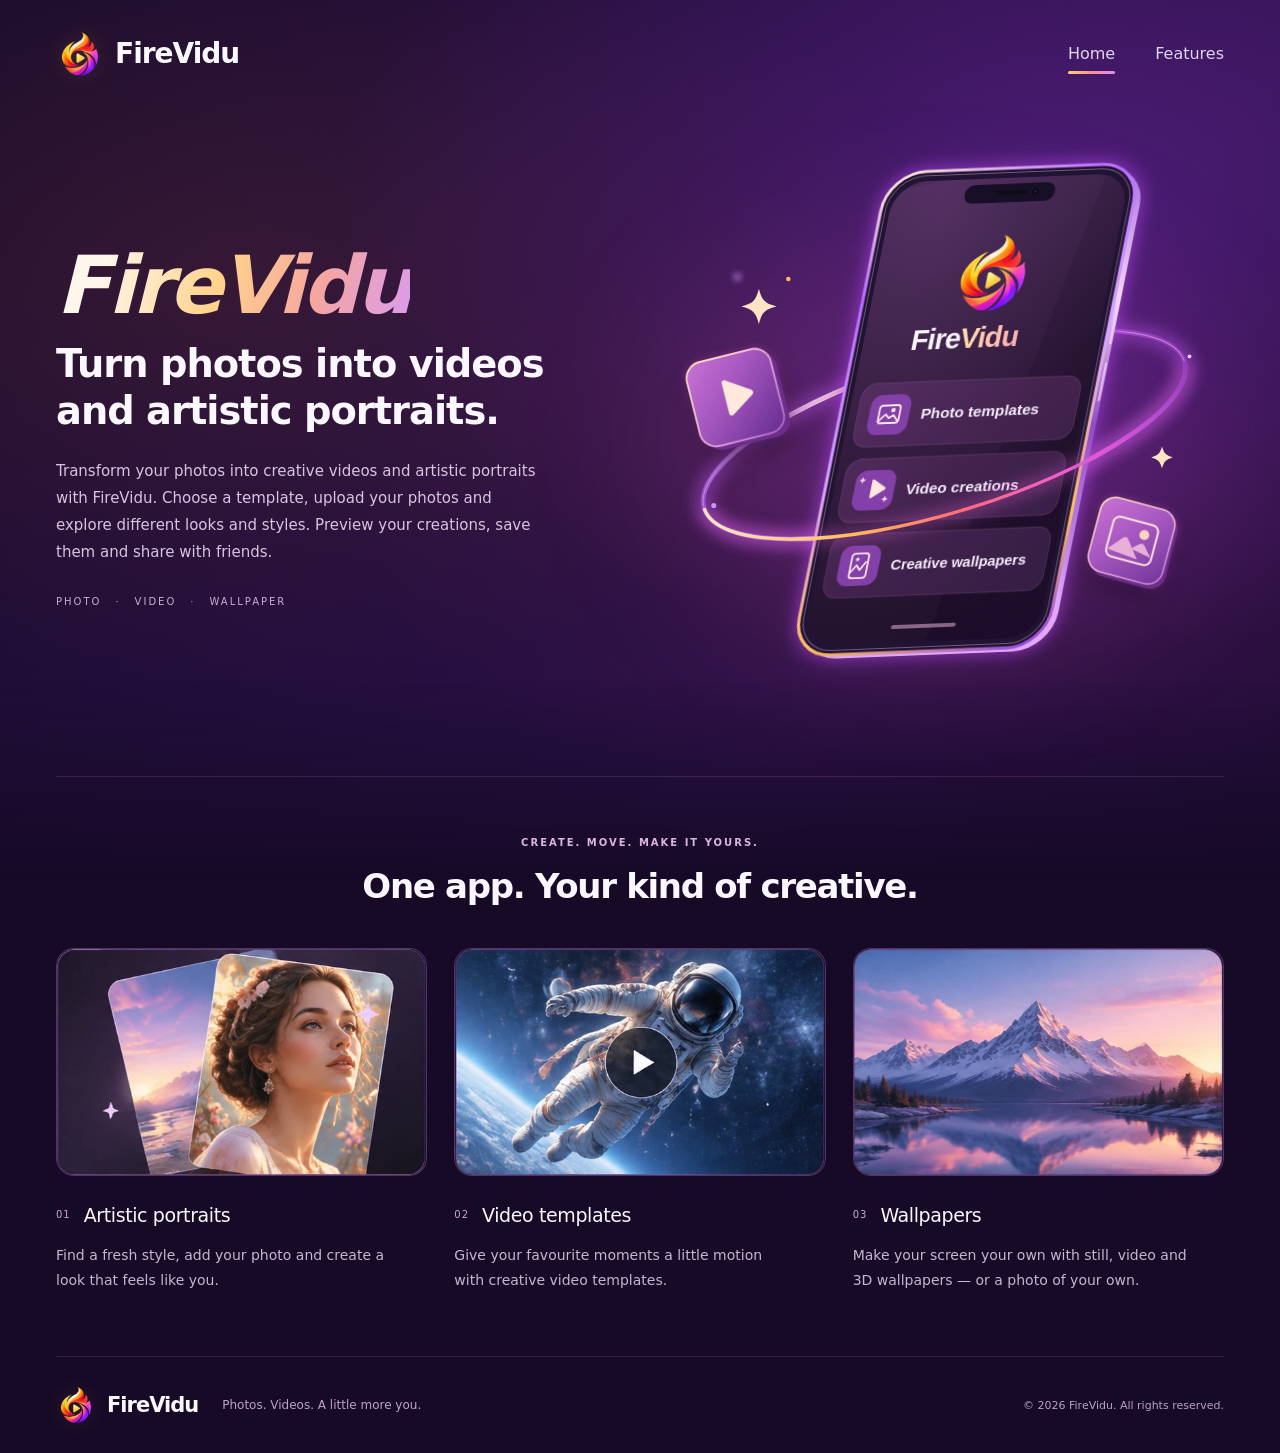
==== commit c4b26aff: "Update preview 7ed8580" ====
--- a/website/index.html
+++ b/website/index.html
@@ -8,17 +8,17 @@
   <meta property="og:title" content="FireVidu">
   <meta property="og:description" content="Turn photos into videos and artistic portraits.">
   <meta property="og:type" content="website">
-  <meta property="og:image" content="https://maliya59.github.io/firevidu-preview/website/assets/social-card.png?v=39dfe08b32df">
+  <meta property="og:image" content="https://maliya59.github.io/firevidu-preview/website/assets/social-card.png?v=a5a3f2033c50">
   <title>FireVidu</title>
   <link rel="canonical" href="https://maliya59.github.io/firevidu-preview/website/">
-  <link rel="icon" href="assets/app-logo.png?v=df1245c4e3d6" type="image/png">
+  <link rel="icon" href="assets/app-logo.png?v=b1d21989e5ca" type="image/png">
   <link rel="stylesheet" href="styles.css?v=1ae1c416b4b9">
 </head>
 <body>
   <a class="skip-link" href="#main">Skip to content</a>
   <div class="page-glow" aria-hidden="true"></div>
   <header class="site-header wrap">
-    <a class="brand" href="index.html" aria-label="FireVidu home"><img src="assets/app-logo.png?v=df1245c4e3d6" width="48" height="48" alt=""><span>FireVidu</span></a>
+    <a class="brand" href="index.html" aria-label="FireVidu home"><img src="assets/app-logo.png?v=b1d21989e5ca" width="48" height="48" alt=""><span>FireVidu</span></a>
     <nav class="site-nav" aria-label="Main navigation"><a href="#main" class="current">Home</a><a href="#features">Features</a></nav>
 
   </header>
@@ -31,7 +31,7 @@
 
         <p class="hero-note">PHOTO <span>·</span> VIDEO <span>·</span> WALLPAPER</p>
       </div>
-      <div class="hero-visual"><div class="art-glow" aria-hidden="true"></div><img src="assets/hero-art.svg?v=a76654ae34fe" alt="Phone illustration with the FireVidu flame logo, warm neon highlights, and photo, video and wallpaper features" width="680" height="620" fetchpriority="high"></div>
+      <div class="hero-visual"><div class="art-glow" aria-hidden="true"></div><img src="assets/hero-art.svg?v=4da3359ee677" alt="Phone illustration with the FireVidu flame logo, warm neon highlights, and photo, video and wallpaper features" width="680" height="620" fetchpriority="high"></div>
     </section>
     <section id="features" class="features wrap" aria-labelledby="features-title">
       <div class="section-intro"><p class="eyebrow">CREATE. MOVE. MAKE IT YOURS.</p><h2 id="features-title">One app. Your kind of creative.</h2></div>
@@ -52,7 +52,7 @@
     </section>
   </main>
   <footer class="site-footer wrap simple-footer">
-    <a class="brand" href="index.html" aria-label="FireVidu home"><img src="assets/app-logo.png?v=df1245c4e3d6" width="40" height="40" alt=""><span>FireVidu</span></a>
+    <a class="brand" href="index.html" aria-label="FireVidu home"><img src="assets/app-logo.png?v=b1d21989e5ca" width="40" height="40" alt=""><span>FireVidu</span></a>
     <p>Photos. Videos. A little more you.</p><small>© 2026 FireVidu. All rights reserved.</small>
   </footer>
 </body>
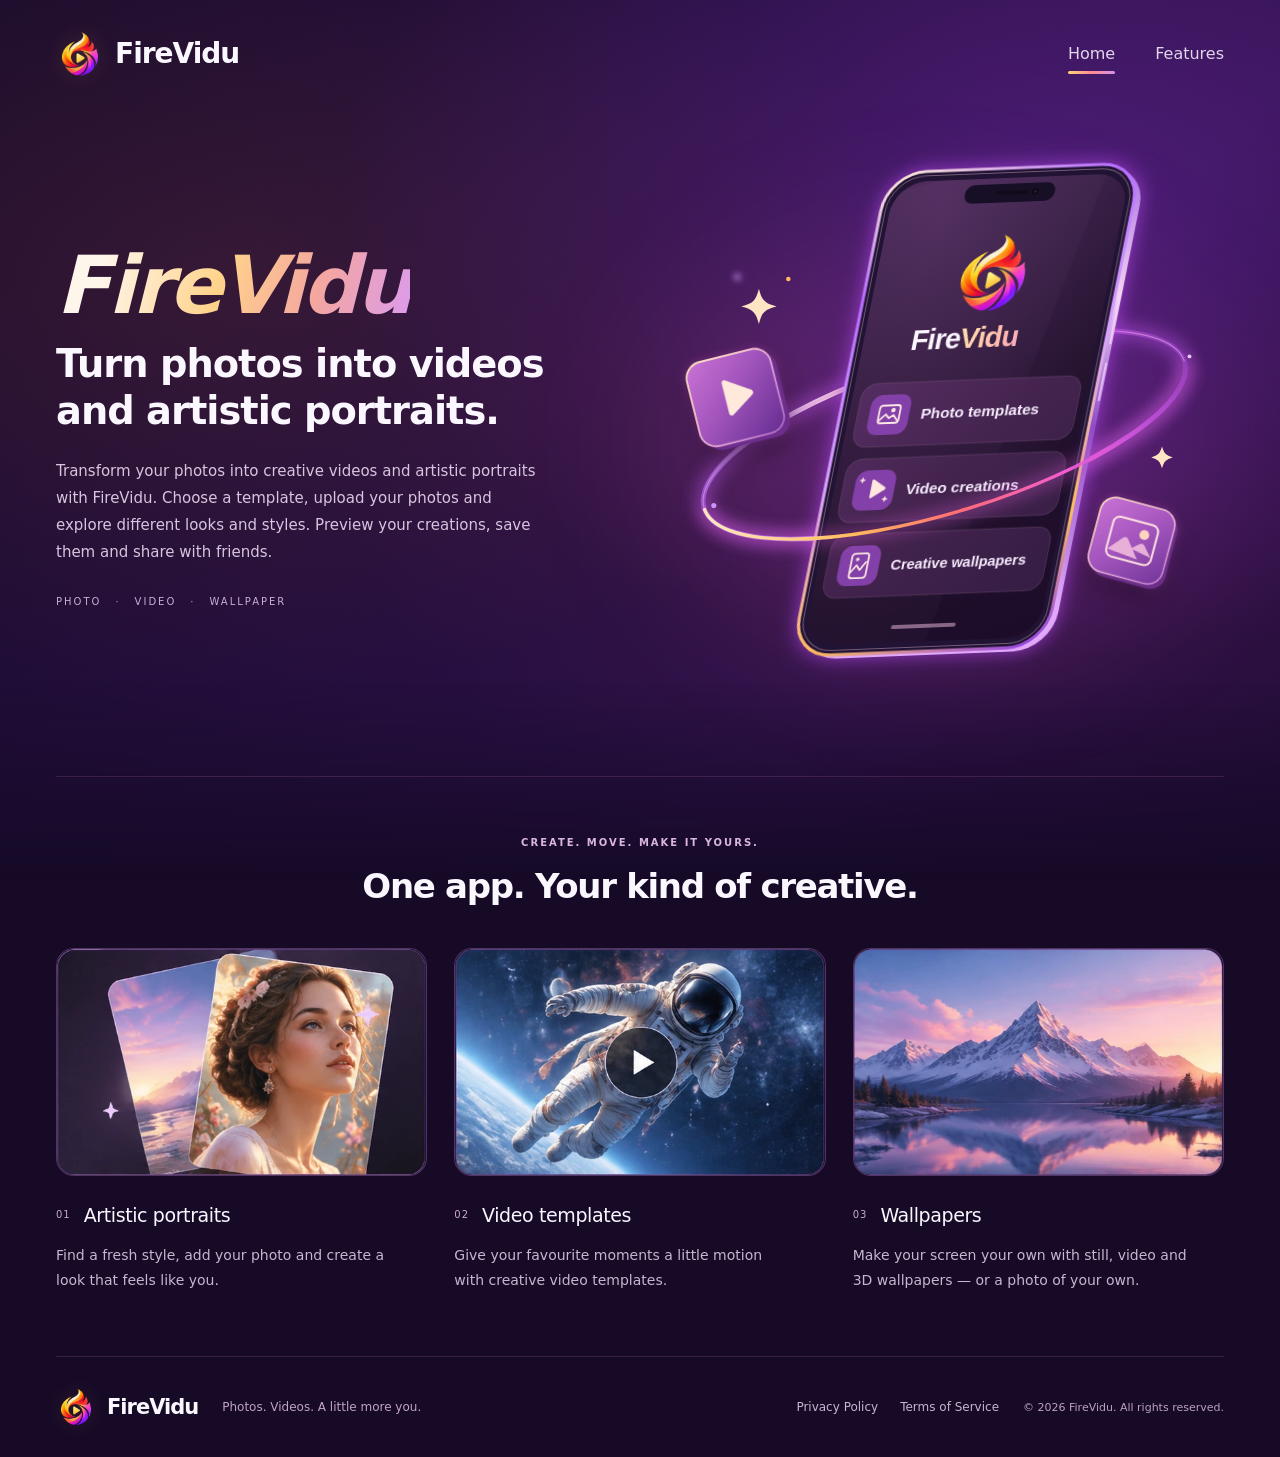
==== commit 57f6e24c: "Update preview 8856ada" ====
--- a/website/index.html
+++ b/website/index.html
@@ -12,7 +12,7 @@
   <title>FireVidu</title>
   <link rel="canonical" href="https://maliya59.github.io/firevidu-preview/website/">
   <link rel="icon" href="assets/app-logo.png?v=b1d21989e5ca" type="image/png">
-  <link rel="stylesheet" href="styles.css?v=1ae1c416b4b9">
+  <link rel="stylesheet" href="styles.css?v=c4349974012d">
 </head>
 <body>
   <a class="skip-link" href="#main">Skip to content</a>
@@ -53,7 +53,12 @@
   </main>
   <footer class="site-footer wrap simple-footer">
     <a class="brand" href="index.html" aria-label="FireVidu home"><img src="assets/app-logo.png?v=b1d21989e5ca" width="40" height="40" alt=""><span>FireVidu</span></a>
-    <p>Photos. Videos. A little more you.</p><small>© 2026 FireVidu. All rights reserved.</small>
+    <p>Photos. Videos. A little more you.</p>
+    <nav class="footer-links" aria-label="Legal">
+      <a href="https://app.firevidu.com:9058/privacy-policy?language=en">Privacy Policy</a>
+      <a href="https://app.firevidu.com:9058/terms-of-service?language=en">Terms of Service</a>
+    </nav>
+    <small>© 2026 FireVidu. All rights reserved.</small>
   </footer>
 </body>
 </html>
--- a/website/styles.css
+++ b/website/styles.css
@@ -55,10 +55,13 @@
 .feature h3 { font-size: 19px; font-weight: 500; margin: 0; letter-spacing: -.4px; }
 .feature p { font-size: 14px; line-height: 1.85; color: var(--muted); margin: 12px 0 0; max-width: 340px; }
 .site-footer { border-top: 1px solid var(--line); }
-.simple-footer { display: flex; align-items: center; gap: 24px; padding-block: 28px; }
+.simple-footer { display: flex; flex-wrap: wrap; align-items: center; gap: 24px; padding-block: 28px; }
 .simple-footer .brand { font-size: 21px; }
 .simple-footer p { font-size: 12px; color: #c1a2c9; margin: 0; }
-.simple-footer small { font-size: 11px; color: #bca0c5; margin-left: auto; }
+.footer-links { display: flex; align-items: center; gap: 22px; margin-left: auto; font-size: 12px; color: var(--muted); }
+.footer-links a { display: inline-flex; align-items: center; min-height: 44px; text-underline-offset: 4px; }
+.footer-links a:hover { color: #ffcfb5; text-decoration: underline; }
+.simple-footer small { font-size: 11px; color: #bca0c5; }
 @media (min-width: 1500px) {
   .hero { min-height: 680px; }
   .hero h1 { font-size: 88px; }
@@ -103,6 +106,7 @@
   .simple-footer .brand { font-size: 20px; }
   .simple-footer .brand img { width: 34px; height: 34px; }
   .simple-footer p { margin-left: auto; font-size: 10px; }
+  .footer-links { width: 100%; margin-left: 0; gap: 24px; }
   .simple-footer small { margin-left: 0; width: 100%; padding-top: 12px; border-top: 1px solid #ffffff12; font-size: 10px; }
 }
 @media (max-width: 380px) {
